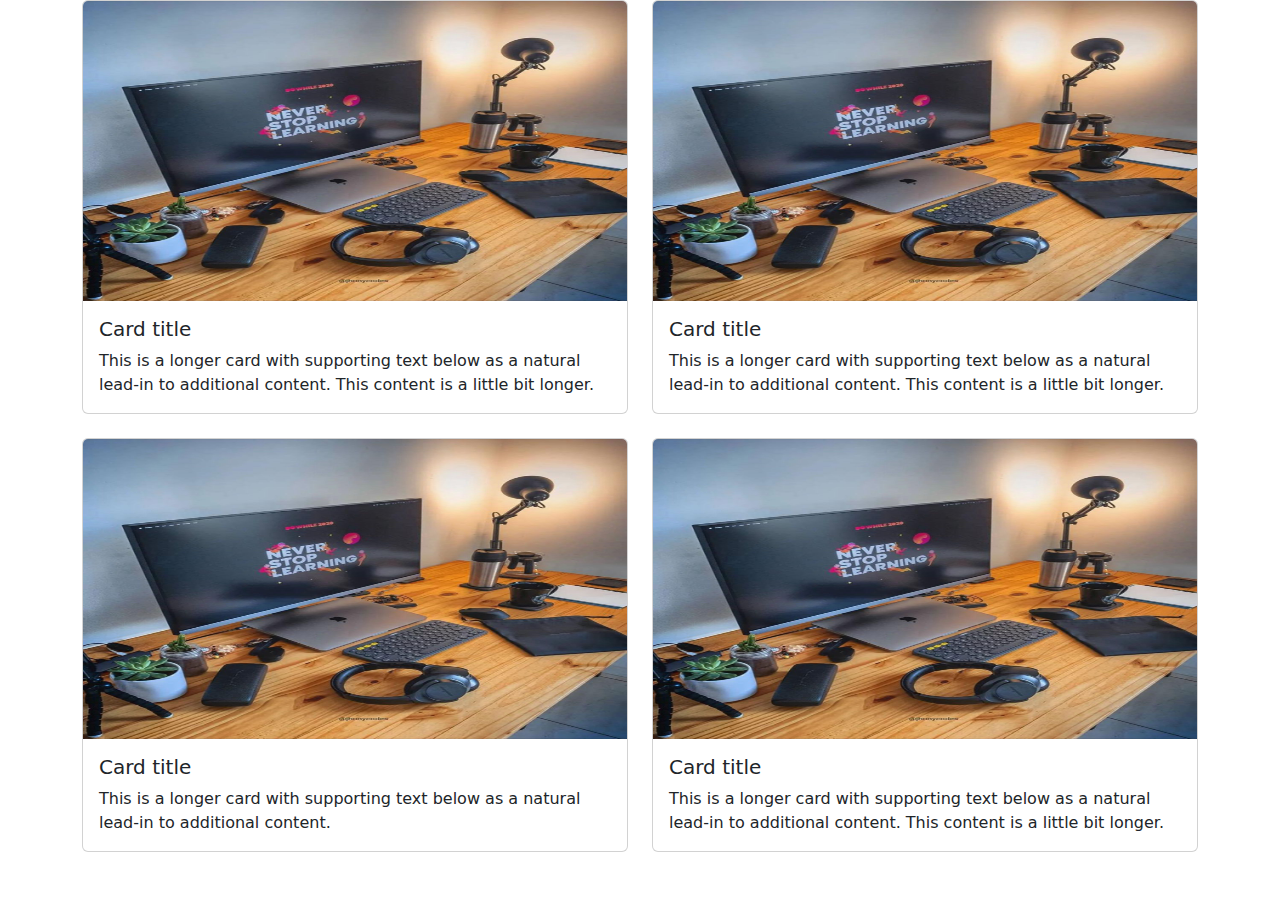
==== index.html @ 52f981f1 "Ulearna fronend github" ====
<!DOCTYPE html>
<html lang="en">
  <head>
    <meta charset="utf-8" />
    <meta name="viewport" content="width=device-width, initial-scale=1" />
    <title>Bootstrap demo</title>
    <link
      href="https://cdn.jsdelivr.net/npm/bootstrap@5.3.3/dist/css/bootstrap.min.css"
      rel="stylesheet"
      integrity="sha384-QWTKZyjpPEjISv5WaRU9OFeRpok6YctnYmDr5pNlyT2bRjXh0JMhjY6hW+ALEwIH"
      crossorigin="anonymous"
    />
  </head>
  <body>
    <div class="container">
      <div class="row row-cols-1 row-cols-md-2 g-4">
        <div class="col">
          <div class="card">
            <img src="code.jpeg" height="300" class="card-img-top" alt="..." />

            <div class="card-body">
              <h5 class="card-title">Card title</h5>
              <p class="card-text">
                This is a longer card with supporting text below as a natural
                lead-in to additional content. This content is a little bit
                longer.
              </p>
            </div>
          </div>
        </div>
        <div class="col">
          <div class="card">
            <img src="code.jpeg" height="300" class="card-img-top" alt="..." />

            <div class="card-body">
              <h5 class="card-title">Card title</h5>
              <p class="card-text">
                This is a longer card with supporting text below as a natural
                lead-in to additional content. This content is a little bit
                longer.
              </p>
            </div>
          </div>
        </div>
        <div class="col">
          <div class="card">
            <img src="code.jpeg" height="300" class="card-img-top" alt="..." />
            <div class="card-body">
              <h5 class="card-title">Card title</h5>
              <p class="card-text">
                This is a longer card with supporting text below as a natural
                lead-in to additional content.
              </p>
            </div>
          </div>
        </div>
        <div class="col">
          <div class="card">
            <img src="code.jpeg" height="300" class="card-img-top" alt="..." />

            <div class="card-body">
              <h5 class="card-title">Card title</h5>
              <p class="card-text">
                This is a longer card with supporting text below as a natural
                lead-in to additional content. This content is a little bit
                longer.
              </p>
            </div>
          </div>
        </div>
      </div>
    </div>
    <script
      src="https://cdn.jsdelivr.net/npm/bootstrap@5.3.3/dist/js/bootstrap.bundle.min.js"
      integrity="sha384-YvpcrYf0tY3lHB60NNkmXc5s9fDVZLESaAA55NDzOxhy9GkcIdslK1eN7N6jIeHz"
      crossorigin="anonymous"
    ></script>
  </body>
</html>
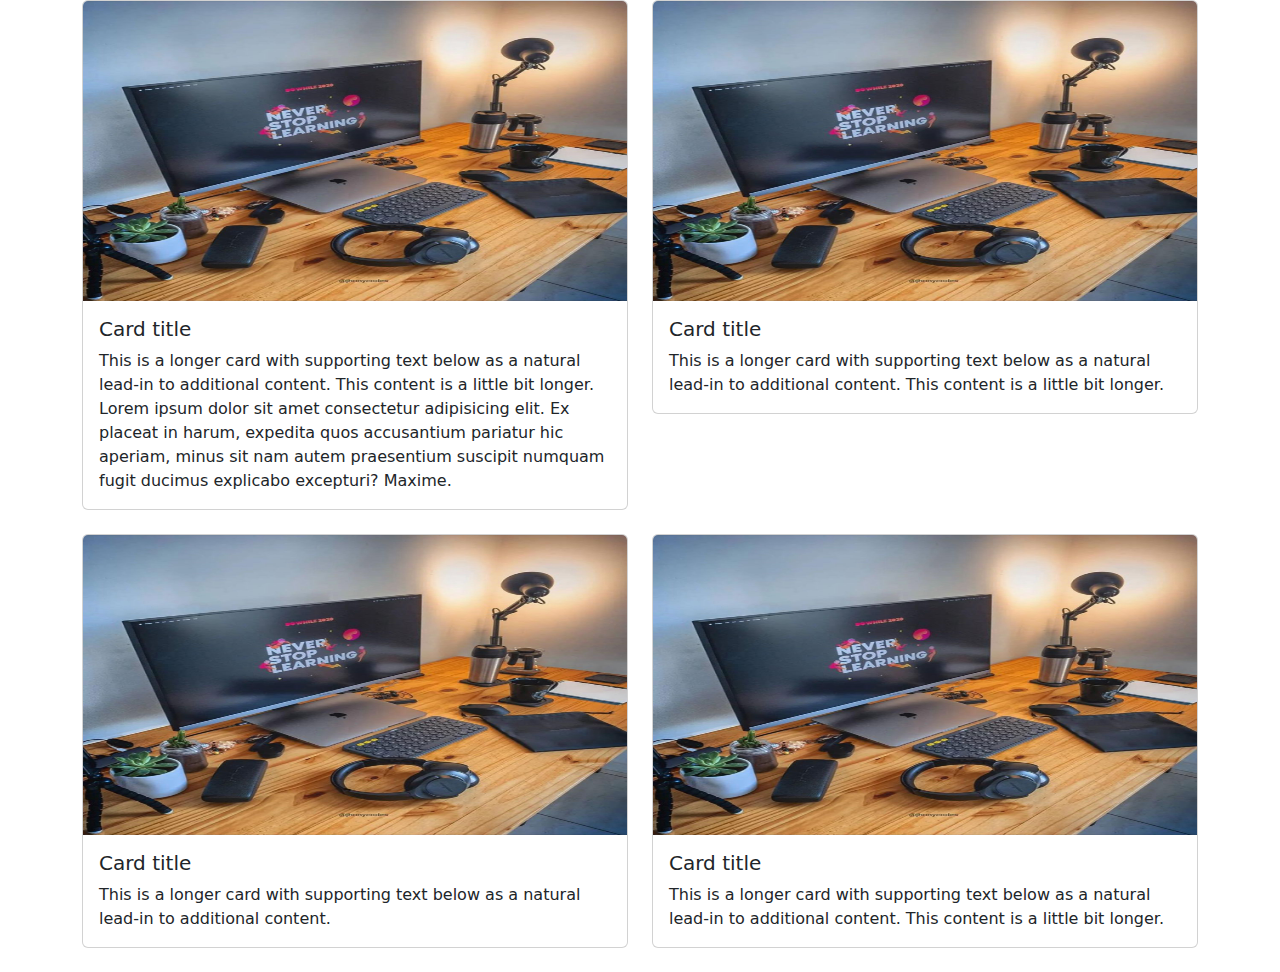
==== commit 6fa37438: "we create added some text in card" ====
--- a/index.html
+++ b/index.html
@@ -23,7 +23,10 @@
               <p class="card-text">
                 This is a longer card with supporting text below as a natural
                 lead-in to additional content. This content is a little bit
-                longer.
+                longer. Lorem ipsum dolor sit amet consectetur adipisicing elit.
+                Ex placeat in harum, expedita quos accusantium pariatur hic
+                aperiam, minus sit nam autem praesentium suscipit numquam fugit
+                ducimus explicabo excepturi? Maxime.
               </p>
             </div>
           </div>
